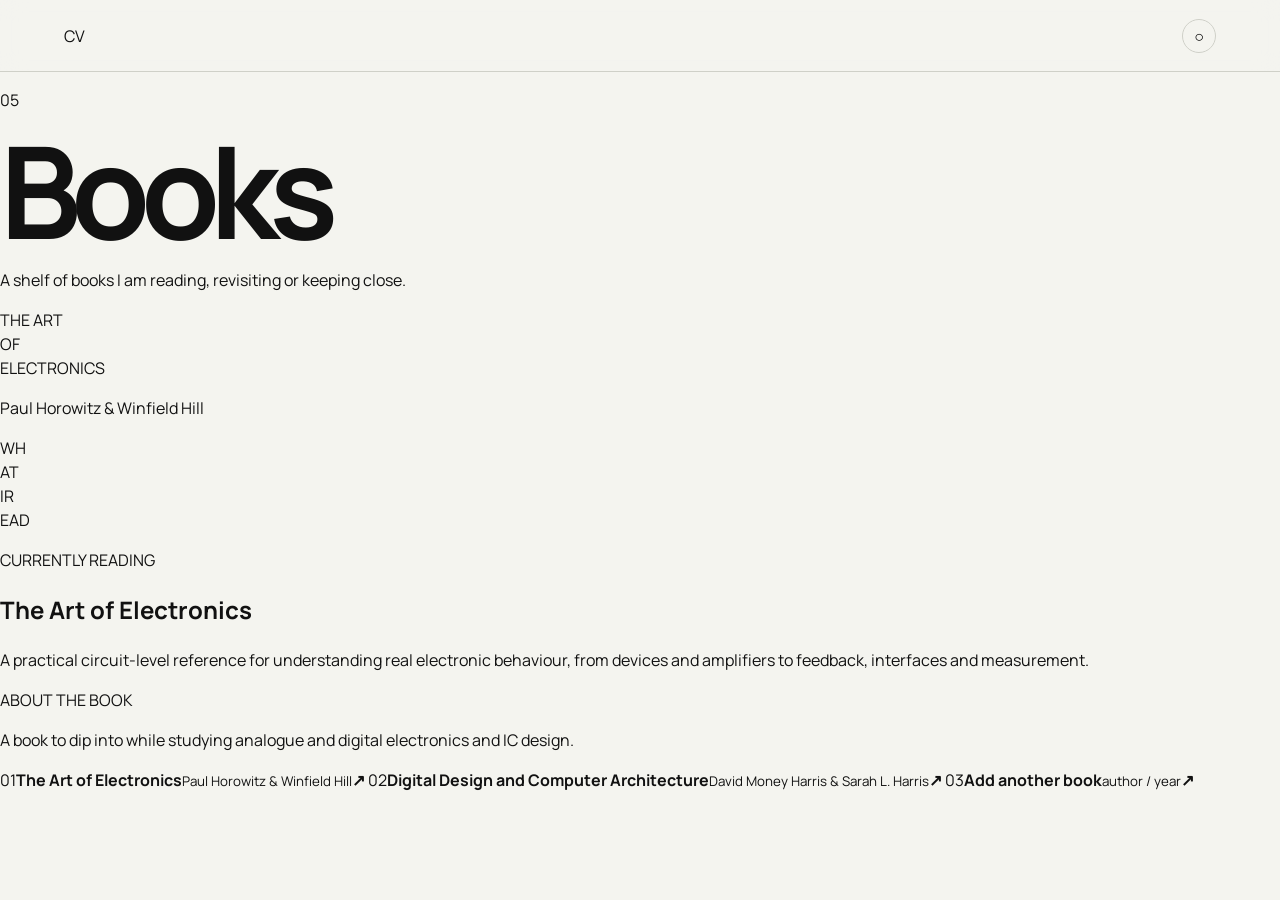
==== books.html @ 1e46ffe6 "Rebuild books page to match book spread concept" ====
<!DOCTYPE html>
<html lang="en"><head><meta charset="UTF-8"><meta name="viewport" content="width=device-width,initial-scale=1.0"><title>Chris Velja — Books</title><link rel="stylesheet" href="styles.css"></head>
<body data-page="books"><header class="topbar"><a class="wordmark" href="index.html">CV</a><button class="theme-toggle" data-theme-toggle aria-label="Toggle dark/light mode"><span data-theme-icon>○</span></button></header>
<main class="books-page">
<section class="page-title"><p class="mini">05</p><h1>Books</h1><p>A shelf of books I am reading, revisiting or keeping close.</p></section>
<section class="book-spread">
  <div class="book-left"><div class="fake-cover"><span>THE ART<br>OF<br>ELECTRONICS</span></div><p>Paul Horowitz &amp; Winfield Hill</p></div>
  <div class="book-middle">WH<br>AT<br>IR<br>EAD</div>
  <div class="book-right"><p class="mini">CURRENTLY READING</p><h2>The Art of Electronics</h2><p>A practical circuit-level reference for understanding real electronic behaviour, from devices and amplifiers to feedback, interfaces and measurement.</p><div class="author-note"><p class="mini">ABOUT THE BOOK</p><p>A book to dip into while studying analogue and digital electronics and IC design.</p></div></div>
</section>
<section class="book-list">
<a href="#"><span>01</span><strong>The Art of Electronics</strong><small>Paul Horowitz &amp; Winfield Hill</small><b>↗</b></a>
<a href="#"><span>02</span><strong>Digital Design and Computer Architecture</strong><small>David Money Harris &amp; Sarah L. Harris</small><b>↗</b></a>
<a href="#"><span>03</span><strong>Add another book</strong><small>author / year</small><b>↗</b></a>
</section>
</main><div data-nav-placeholder></div><script src="data/content.js"></script><script src="js/site.js"></script></body></html>
---- styles.css ----
@import url('https://fonts.googleapis.com/css2?family=DM+Mono:wght@400;500&family=Manrope:wght@400;500;600;700&family=Playfair+Display:ital,wght@0,600;1,600&display=swap');
:root{--bg:#f4f4ef;--ink:#111;--muted:#72736e;--line:#cfd0c8;--panel:#e9e9e2;--dark:#151614}
*{box-sizing:border-box}html{scroll-behavior:smooth}body{margin:0;background:var(--bg);color:var(--ink);font-family:Manrope,Arial,sans-serif;line-height:1.5}a{color:inherit;text-decoration:none}button{font:inherit}.topbar{height:72px;border-bottom:1px solid var(--line);display:flex;align-items:center;justify-content:space-between;padding:0 5vw;position:sticky;top:0;background:color-mix(in srgb,var(--bg) 92%,transparent);backdrop-filter:blur(12px);z-index:10}.mark{font-family:"DM Mono";font-weight:500;letter-spacing:-.08em;font-size:22px}.topbar nav{display:flex;gap:28px;font:12px "DM Mono";text-transform:uppercase;letter-spacing:.08em}.topbar nav a:hover{text-decoration:underline}.topbar button{border:1px solid var(--line);background:none;border-radius:50%;width:34px;height:34px;cursor:pointer}.hero{min-height:calc(100vh - 72px);display:grid;grid-template-columns:minmax(280px,44%) 1fr;gap:7vw;align-items:center;padding:7vw 9vw;border-bottom:1px solid var(--line)}.portrait{aspect-ratio:4/5;background:#d8d8d1;display:grid;place-items:center;max-height:720px;overflow:hidden}.portrait-inner{width:88%;height:92%;border:1px solid #999b94;display:grid;place-items:center;text-align:center;font:12px "DM Mono";letter-spacing:.15em;color:#73756f}.hero-copy{max-width:680px}.kicker,.number,.section-note,.type{font:11px "DM Mono";text-transform:uppercase;letter-spacing:.12em;color:var(--muted)}h1{font-size:clamp(70px,10vw,150px);line-height:.83;letter-spacing:-.075em;margin:25px 0}h1 em{font-family:"Playfair Display";font-weight:600}.role{font-size:20px;font-weight:600;margin:0 0 12px}.lead{font-size:19px;max-width:620px;color:#44463f}.hero-meta{display:flex;gap:24px;margin-top:60px;padding-top:15px;border-top:1px solid var(--line);font:10px "DM Mono";text-transform:uppercase;color:var(--muted)}.intro,.section{padding:110px 9vw;border-bottom:1px solid var(--line)}.intro{display:grid;grid-template-columns:180px 1fr;gap:5vw}.intro-text{font-size:clamp(28px,4vw,54px);line-height:1.06;letter-spacing:-.045em;max-width:1050px;margin:0}.tag-row{grid-column:2;display:flex;flex-wrap:wrap;gap:8px}.tag-row span{font:10px "DM Mono";border:1px solid var(--line);padding:7px 10px}.section-head{display:flex;justify-content:space-between;align-items:flex-end;margin-bottom:50px}.section-head>div{display:flex;align-items:flex-end;gap:24px}.number{font-size:12px}.section h2,.contact h2{font-size:clamp(48px,6vw,86px);line-height:.9;letter-spacing:-.06em;margin:0}.project-grid{display:grid;grid-template-columns:1fr 1fr;gap:1px;background:var(--line);border:1px solid var(--line)}.project{background:var(--bg);padding:42px;min-height:300px;display:grid;grid-template-columns:48px 1fr 30px;gap:22px}.project.wide{grid-column:1/-1;min-height:240px}.project-no{font:12px "DM Mono";color:var(--muted)}.project h3,.interest-grid h3,.books h3{font-size:25px;line-height:1.05;letter-spacing:-.035em;margin:8px 0 15px}.project p:not(.kicker),.interest-grid p,.books p{color:var(--muted);font-size:14px;max-width:600px}.project-arrow{font-size:25px}.interest-grid{display:grid;grid-template-columns:repeat(3,1fr);border-top:1px solid var(--line)}.interest-grid article{padding:38px 30px 38px 0;border-right:1px solid var(--line);margin-right:30px}.interest-grid article:last-child{border:0}.type{font-size:10px}.music-section{padding:110px 9vw;background:#151614;color:#f3f3ed}.music-section .section-note,.music-section .number{color:#999c95}.vinyl-stage{height:420px;position:relative;display:flex;justify-content:center;align-items:center}.vinyl{position:absolute;width:260px;aspect-ratio:1;border-radius:50%;background:radial-gradient(circle at center,#111 0 7%,#b9b9b1 7.5% 9%,#111 9.5% 10%,#20221f 10.5% 63%,#111 63.5% 100%);box-shadow:0 25px 50px #0008;display:grid;place-items:center;text-align:center;font:11px "DM Mono";color:#ddd;transition:transform .4s}.v1{transform:translateX(-210px) rotate(-12deg)}.v2{transform:translateY(-20px) rotate(4deg);z-index:2}.v3{transform:translateX(210px) rotate(13deg)}.vinyl:hover{transform:translateY(-20px) scale(1.03)}.center-note{max-width:650px;margin:auto;text-align:center;color:#aeb0aa}.books{display:grid;grid-template-columns:repeat(3,1fr);gap:50px}.books article{display:flex;flex-direction:column;gap:20px}.book-cover{aspect-ratio:2/3;background:#1b1c19;color:#efefe8;display:grid;place-items:center;text-align:center;padding:20px;font:12px "DM Mono";letter-spacing:.1em;box-shadow:12px 16px 0 #d4d5cd}.empty-book .book-cover{background:transparent;color:var(--muted);border:1px dashed var(--line);box-shadow:none;font-size:30px}.contact{padding:110px 9vw;display:grid;grid-template-columns:1fr 1fr;gap:30px 10vw}.contact>div:first-child{grid-column:1/-1;display:flex;align-items:flex-end;gap:24px}.contact p{font-size:22px;max-width:520px}.contact-links{display:flex;flex-direction:column;align-items:flex-start;gap:12px;font:16px "DM Mono";text-decoration:underline}.contact-links a:hover{opacity:.55}footer{padding:24px 5vw;border-top:1px solid var(--line);display:flex;justify-content:space-between;font:9px "DM Mono";color:var(--muted);letter-spacing:.1em}
:root.dark{--bg:#11120f;--ink:#f1f1ea;--muted:#9da098;--line:#34362f;--panel:#1d1f1b}.dark .portrait{background:#242620}.dark .portrait-inner{border-color:#5b5e55}.dark .project,.dark .book-cover{background:#181a17}.dark .empty-book .book-cover{background:transparent}.dark .music-section{background:#080908}
@media(max-width:800px){.topbar nav{display:none}.hero{grid-template-columns:1fr;gap:40px;padding:45px 7vw}.portrait{max-width:420px}.intro,.contact{grid-template-columns:1fr;padding:80px 7vw}.intro-text,.tag-row{grid-column:auto}.section{padding:80px 7vw}.project-grid,.interest-grid,.books{grid-template-columns:1fr}.project.wide{grid-column:auto}.interest-grid article{border-right:0;border-bottom:1px solid var(--line);margin:0}.contact>div:first-child{grid-column:auto}.v1{transform:translateX(-75px) scale(.7)}.v2{transform:scale(.8)}.v3{transform:translateX(75px) scale(.7)}.music-section{padding:80px 7vw}}
@media(prefers-reduced-motion:reduce){html{scroll-behavior:auto}}
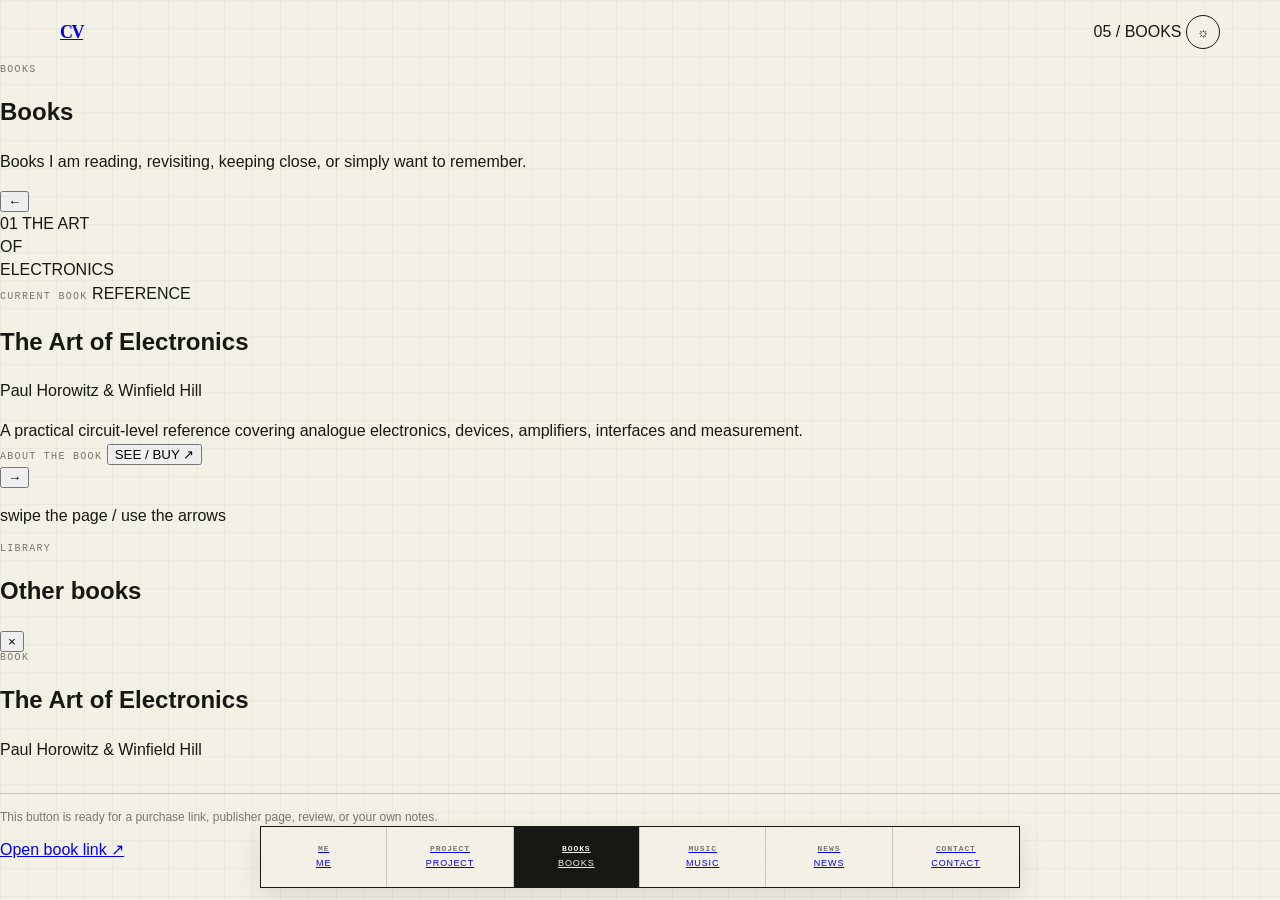
==== commit 56583df8: "Implement interactive books page from sketch" ====
--- a/books.html
+++ b/books.html
@@ -1,16 +1,93 @@
 <!DOCTYPE html>
-<html lang="en"><head><meta charset="UTF-8"><meta name="viewport" content="width=device-width,initial-scale=1.0"><title>Chris Velja — Books</title><link rel="stylesheet" href="styles.css"></head>
-<body data-page="books"><header class="topbar"><a class="wordmark" href="index.html">CV</a><button class="theme-toggle" data-theme-toggle aria-label="Toggle dark/light mode"><span data-theme-icon>○</span></button></header>
-<main class="books-page">
-<section class="page-title"><p class="mini">05</p><h1>Books</h1><p>A shelf of books I am reading, revisiting or keeping close.</p></section>
-<section class="book-spread">
-  <div class="book-left"><div class="fake-cover"><span>THE ART<br>OF<br>ELECTRONICS</span></div><p>Paul Horowitz &amp; Winfield Hill</p></div>
-  <div class="book-middle">WH<br>AT<br>IR<br>EAD</div>
-  <div class="book-right"><p class="mini">CURRENTLY READING</p><h2>The Art of Electronics</h2><p>A practical circuit-level reference for understanding real electronic behaviour, from devices and amplifiers to feedback, interfaces and measurement.</p><div class="author-note"><p class="mini">ABOUT THE BOOK</p><p>A book to dip into while studying analogue and digital electronics and IC design.</p></div></div>
-</section>
-<section class="book-list">
-<a href="#"><span>01</span><strong>The Art of Electronics</strong><small>Paul Horowitz &amp; Winfield Hill</small><b>↗</b></a>
-<a href="#"><span>02</span><strong>Digital Design and Computer Architecture</strong><small>David Money Harris &amp; Sarah L. Harris</small><b>↗</b></a>
-<a href="#"><span>03</span><strong>Add another book</strong><small>author / year</small><b>↗</b></a>
-</section>
-</main><div data-nav-placeholder></div><script src="data/content.js"></script><script src="js/site.js"></script></body></html>+<html lang="en">
+<head>
+<meta charset="UTF-8">
+<meta name="viewport" content="width=device-width, initial-scale=1.0">
+<meta name="description" content="Chris Velja — Books.">
+<title>Chris Velja — Books</title>
+<link rel="stylesheet" href="styles.css">
+</head>
+<body data-page="books" class="books-page-shell">
+<header class="topbar">
+  <a class="wordmark" href="index.html">CV</a>
+  <div class="top-actions">
+    <span class="page-index">05 / BOOKS</span>
+    <button class="theme-toggle" data-theme-toggle aria-label="Toggle dark/light mode">
+      <span data-theme-icon>☼</span>
+    </button>
+  </div>
+</header>
+
+<main class="books-main">
+  <section class="books-intro">
+    <div>
+      <p class="mini">BOOKS</p>
+      <h1>Books</h1>
+    </div>
+    <p>Books I am reading, revisiting, keeping close, or simply want to remember.</p>
+  </section>
+
+  <section class="book-feature" aria-label="Featured book">
+    <button class="book-arrow book-arrow-left" data-book-prev aria-label="Previous book">←</button>
+
+    <div class="open-book" data-book-spread tabindex="0" aria-label="Book viewer. Swipe or use the arrows to change books.">
+      <div class="book-page-left">
+        <div class="book-cover" data-current-book-cover>
+          <span class="cover-number">01</span>
+          <span class="cover-title">THE ART<br>OF<br>ELECTRONICS</span>
+        </div>
+        <span class="book-shadow"></span>
+      </div>
+
+      <div class="book-spine" aria-hidden="true"></div>
+
+      <div class="book-page-right">
+        <div class="book-page-topline">
+          <span class="mini">CURRENT BOOK</span>
+          <span data-current-book-year>REFERENCE</span>
+        </div>
+        <h2 data-current-book-title>The Art of Electronics</h2>
+        <p class="book-author" data-current-book-author>Paul Horowitz &amp; Winfield Hill</p>
+        <div class="book-description" data-current-book-description>
+          A practical circuit-level reference covering analogue electronics, devices, amplifiers, interfaces and measurement.
+        </div>
+        <div class="book-bottom">
+          <span class="mini">ABOUT THE BOOK</span>
+          <button data-book-open>SEE / BUY ↗</button>
+        </div>
+      </div>
+    </div>
+
+    <button class="book-arrow book-arrow-right" data-book-next aria-label="Next book">→</button>
+    <p class="book-swipe-hint">swipe the page / use the arrows</p>
+  </section>
+
+  <section class="book-archive">
+    <div class="section-heading">
+      <div>
+        <p class="mini">LIBRARY</p>
+        <h2>Other books</h2>
+      </div>
+      <span class="archive-count" data-book-count></span>
+    </div>
+    <div class="book-shelf" data-book-archive></div>
+  </section>
+</main>
+
+<div class="book-modal" data-book-modal aria-hidden="true">
+  <div class="book-modal-backdrop" data-book-close></div>
+  <section class="book-modal-card" role="dialog" aria-modal="true" aria-labelledby="book-modal-title">
+    <button class="service-close" data-book-close aria-label="Close">×</button>
+    <p class="mini">BOOK</p>
+    <h2 id="book-modal-title">The Art of Electronics</h2>
+    <p id="book-modal-author">Paul Horowitz &amp; Winfield Hill</p>
+    <p class="modal-note">This button is ready for a purchase link, publisher page, review, or your own notes.</p>
+    <a class="book-modal-link" href="#" target="_blank" rel="noreferrer" data-book-link>Open book link ↗</a>
+  </section>
+</div>
+
+<div data-nav-placeholder></div>
+<script src="data/content.js"></script>
+<script src="js/site.js"></script>
+</body>
+</html>
--- a/styles.css
+++ b/styles.css
@@ -1,6 +1 @@
-@import url('https://fonts.googleapis.com/css2?family=DM+Mono:wght@400;500&family=Manrope:wght@400;500;600;700&family=Playfair+Display:ital,wght@0,600;1,600&display=swap');
-:root{--bg:#f4f4ef;--ink:#111;--muted:#72736e;--line:#cfd0c8;--panel:#e9e9e2;--dark:#151614}
-*{box-sizing:border-box}html{scroll-behavior:smooth}body{margin:0;background:var(--bg);color:var(--ink);font-family:Manrope,Arial,sans-serif;line-height:1.5}a{color:inherit;text-decoration:none}button{font:inherit}.topbar{height:72px;border-bottom:1px solid var(--line);display:flex;align-items:center;justify-content:space-between;padding:0 5vw;position:sticky;top:0;background:color-mix(in srgb,var(--bg) 92%,transparent);backdrop-filter:blur(12px);z-index:10}.mark{font-family:"DM Mono";font-weight:500;letter-spacing:-.08em;font-size:22px}.topbar nav{display:flex;gap:28px;font:12px "DM Mono";text-transform:uppercase;letter-spacing:.08em}.topbar nav a:hover{text-decoration:underline}.topbar button{border:1px solid var(--line);background:none;border-radius:50%;width:34px;height:34px;cursor:pointer}.hero{min-height:calc(100vh - 72px);display:grid;grid-template-columns:minmax(280px,44%) 1fr;gap:7vw;align-items:center;padding:7vw 9vw;border-bottom:1px solid var(--line)}.portrait{aspect-ratio:4/5;background:#d8d8d1;display:grid;place-items:center;max-height:720px;overflow:hidden}.portrait-inner{width:88%;height:92%;border:1px solid #999b94;display:grid;place-items:center;text-align:center;font:12px "DM Mono";letter-spacing:.15em;color:#73756f}.hero-copy{max-width:680px}.kicker,.number,.section-note,.type{font:11px "DM Mono";text-transform:uppercase;letter-spacing:.12em;color:var(--muted)}h1{font-size:clamp(70px,10vw,150px);line-height:.83;letter-spacing:-.075em;margin:25px 0}h1 em{font-family:"Playfair Display";font-weight:600}.role{font-size:20px;font-weight:600;margin:0 0 12px}.lead{font-size:19px;max-width:620px;color:#44463f}.hero-meta{display:flex;gap:24px;margin-top:60px;padding-top:15px;border-top:1px solid var(--line);font:10px "DM Mono";text-transform:uppercase;color:var(--muted)}.intro,.section{padding:110px 9vw;border-bottom:1px solid var(--line)}.intro{display:grid;grid-template-columns:180px 1fr;gap:5vw}.intro-text{font-size:clamp(28px,4vw,54px);line-height:1.06;letter-spacing:-.045em;max-width:1050px;margin:0}.tag-row{grid-column:2;display:flex;flex-wrap:wrap;gap:8px}.tag-row span{font:10px "DM Mono";border:1px solid var(--line);padding:7px 10px}.section-head{display:flex;justify-content:space-between;align-items:flex-end;margin-bottom:50px}.section-head>div{display:flex;align-items:flex-end;gap:24px}.number{font-size:12px}.section h2,.contact h2{font-size:clamp(48px,6vw,86px);line-height:.9;letter-spacing:-.06em;margin:0}.project-grid{display:grid;grid-template-columns:1fr 1fr;gap:1px;background:var(--line);border:1px solid var(--line)}.project{background:var(--bg);padding:42px;min-height:300px;display:grid;grid-template-columns:48px 1fr 30px;gap:22px}.project.wide{grid-column:1/-1;min-height:240px}.project-no{font:12px "DM Mono";color:var(--muted)}.project h3,.interest-grid h3,.books h3{font-size:25px;line-height:1.05;letter-spacing:-.035em;margin:8px 0 15px}.project p:not(.kicker),.interest-grid p,.books p{color:var(--muted);font-size:14px;max-width:600px}.project-arrow{font-size:25px}.interest-grid{display:grid;grid-template-columns:repeat(3,1fr);border-top:1px solid var(--line)}.interest-grid article{padding:38px 30px 38px 0;border-right:1px solid var(--line);margin-right:30px}.interest-grid article:last-child{border:0}.type{font-size:10px}.music-section{padding:110px 9vw;background:#151614;color:#f3f3ed}.music-section .section-note,.music-section .number{color:#999c95}.vinyl-stage{height:420px;position:relative;display:flex;justify-content:center;align-items:center}.vinyl{position:absolute;width:260px;aspect-ratio:1;border-radius:50%;background:radial-gradient(circle at center,#111 0 7%,#b9b9b1 7.5% 9%,#111 9.5% 10%,#20221f 10.5% 63%,#111 63.5% 100%);box-shadow:0 25px 50px #0008;display:grid;place-items:center;text-align:center;font:11px "DM Mono";color:#ddd;transition:transform .4s}.v1{transform:translateX(-210px) rotate(-12deg)}.v2{transform:translateY(-20px) rotate(4deg);z-index:2}.v3{transform:translateX(210px) rotate(13deg)}.vinyl:hover{transform:translateY(-20px) scale(1.03)}.center-note{max-width:650px;margin:auto;text-align:center;color:#aeb0aa}.books{display:grid;grid-template-columns:repeat(3,1fr);gap:50px}.books article{display:flex;flex-direction:column;gap:20px}.book-cover{aspect-ratio:2/3;background:#1b1c19;color:#efefe8;display:grid;place-items:center;text-align:center;padding:20px;font:12px "DM Mono";letter-spacing:.1em;box-shadow:12px 16px 0 #d4d5cd}.empty-book .book-cover{background:transparent;color:var(--muted);border:1px dashed var(--line);box-shadow:none;font-size:30px}.contact{padding:110px 9vw;display:grid;grid-template-columns:1fr 1fr;gap:30px 10vw}.contact>div:first-child{grid-column:1/-1;display:flex;align-items:flex-end;gap:24px}.contact p{font-size:22px;max-width:520px}.contact-links{display:flex;flex-direction:column;align-items:flex-start;gap:12px;font:16px "DM Mono";text-decoration:underline}.contact-links a:hover{opacity:.55}footer{padding:24px 5vw;border-top:1px solid var(--line);display:flex;justify-content:space-between;font:9px "DM Mono";color:var(--muted);letter-spacing:.1em}
-:root.dark{--bg:#11120f;--ink:#f1f1ea;--muted:#9da098;--line:#34362f;--panel:#1d1f1b}.dark .portrait{background:#242620}.dark .portrait-inner{border-color:#5b5e55}.dark .project,.dark .book-cover{background:#181a17}.dark .empty-book .book-cover{background:transparent}.dark .music-section{background:#080908}
-@media(max-width:800px){.topbar nav{display:none}.hero{grid-template-columns:1fr;gap:40px;padding:45px 7vw}.portrait{max-width:420px}.intro,.contact{grid-template-columns:1fr;padding:80px 7vw}.intro-text,.tag-row{grid-column:auto}.section{padding:80px 7vw}.project-grid,.interest-grid,.books{grid-template-columns:1fr}.project.wide{grid-column:auto}.interest-grid article{border-right:0;border-bottom:1px solid var(--line);margin:0}.contact>div:first-child{grid-column:auto}.v1{transform:translateX(-75px) scale(.7)}.v2{transform:scale(.8)}.v3{transform:translateX(75px) scale(.7)}.music-section{padding:80px 7vw}}
-@media(prefers-reduced-motion:reduce){html{scroll-behavior:auto}}
+:root{--paper:#f3f0e5;--paper2:#ebe7d8;--ink:#171713;--muted:#77776e;--line:#c9c6b8;--card:#f8f6ee;--red:#c33b32;--blue:#7076c9;--green:#9ad74a}*{box-sizing:border-box}html{scroll-behavior:smooth}body{margin:0;background:var(--paper);color:var(--ink);font-family:Arial,Helvetica,sans-serif;line-height:1.45}body:before{content:"";position:fixed;inset:0;pointer-events:none;opacity:.34;background-image:linear-gradient(to right,rgba(65,70,55,.12) 1px,transparent 1px),linear-gradient(to bottom,rgba(65,70,55,.12) 1px,transparent 1px);background-size:28px 28px}.topbar{height:64px;display:flex;align-items:center;justify-content:space-between;width:min(1160px,calc(100% - 34px));margin:auto;position:relative;z-index:4}.wordmark{font:700 18px Georgia,serif;letter-spacing:-.08em}.theme-toggle{width:34px;height:34px;border:1px solid var(--ink);background:var(--paper);border-radius:50%;cursor:pointer}.home{padding:24px 0 130px}.home-card{width:min(820px,calc(100% - 32px));margin:auto;background:rgba(248,246,238,.9);border:1px solid var(--ink);box-shadow:12px 14px 0 rgba(0,0,0,.07);padding:30px}.home-hero{display:grid;grid-template-columns:34% 1fr;gap:28px;padding:12px 0 32px;border-bottom:1px solid var(--ink)}.photo-frame{aspect-ratio:3/4;border:1px solid var(--ink);background:var(--paper2);padding:9px}.photo-placeholder{height:100%;border:1px dashed var(--muted);display:grid;place-content:center;text-align:center;font:700 13px Georgia,serif;letter-spacing:.12em}.photo-placeholder small{display:block;font:10px Arial,sans-serif;letter-spacing:0;color:var(--muted);margin-top:7px}.mini{margin:0;color:var(--muted);font:10px "Courier New",monospace;letter-spacing:.13em;text-transform:uppercase}.home-identity h1{font:700 clamp(48px,8vw,86px)/.83 Georgia,serif;letter-spacing:-.07em;margin:18px 0 22px}.home-identity h1 span{font-style:italic}.degree{font:24px Georgia,serif;margin:0 0 12px}.pursuit{font-size:14px;max-width:460px;margin:0;color:#44443e}.home-block{padding:27px 0;border-bottom:1px solid var(--ink)}.block-title{display:flex;justify-content:space-between;align-items:end;margin-bottom:14px}.block-title h2{font:700 29px/1 Georgia,serif;letter-spacing:-.04em;margin:0}.block-title a{font:11px "Courier New",monospace}.home-project,.interest-preview a{display:grid;grid-template-columns:42px 1fr 24px;gap:15px;align-items:start;padding:15px 0;border-top:1px solid var(--line)}.home-project b,.interest-preview b{display:block;color:var(--muted);font:9px "Courier New",monospace;text-transform:uppercase;letter-spacing:.08em}.home-project strong,.interest-preview strong{display:block;font:18px Georgia,serif;margin-top:4px}.project-no,.dot,.row-no{font:11px "Courier New",monospace;color:var(--red)}.arrow{font-size:18px}.bottom-nav{position:fixed;z-index:20;left:50%;bottom:12px;transform:translateX(-50%);width:min(760px,calc(100% - 18px));display:grid;grid-template-columns:repeat(6,1fr);background:rgba(243,240,229,.96);border:1px solid var(--ink);box-shadow:0 8px 26px rgba(0,0,0,.1)}.nav-item{display:flex;flex-direction:column;align-items:center;justify-content:center;gap:4px;min-height:60px;border-right:1px solid var(--line);font-size:9px;text-transform:uppercase;letter-spacing:.1em}.nav-item:last-child{border-right:0}.nav-icon{font:700 8px "Courier New",monospace;color:var(--muted)}.nav-item.active{background:var(--ink);color:var(--paper)}.nav-item.active .nav-icon{color:var(--paper)}.inner-page{width:min(1000px,calc(100% - 32px));margin:auto;padding-bottom:130px}.page-title{padding:64px 0 28px;border-bottom:1px solid var(--ink)}.page-title h1{font:700 clamp(52px,9vw,94px)/.9 Georgia,serif;letter-spacing:-.07em;margin:9px 0 13px}.page-title>p:last-child{margin:0;color:var(--muted);font-size:16px}.project-sheet{border-bottom:1px solid var(--ink)}.sheet-row{display:grid;grid-template-columns:46px 1fr 110px;gap:20px;padding:34px 0;border-bottom:1px solid var(--line)}.sheet-row:last-child{border-bottom:0}.sheet-row h2{font:700 clamp(28px,5vw,48px)/1 Georgia,serif;letter-spacing:-.05em;margin:9px 0 10px}.sheet-row p:not(.mini){margin:0;color:var(--muted);max-width:700px}.sheet-row button{align-self:end;border:0;border-bottom:1px solid var(--ink);background:none;padding:0 0 3px;font:11px "Courier New",monospace;cursor:pointer}.interest-list{border-bottom:1px solid var(--ink)}.interest-row{display:grid;grid-template-columns:44px 1fr 24px;gap:18px;padding:28px 0;border-bottom:1px solid var(--line)}.interest-row:last-child{border-bottom:0}.interest-row h2{font:700 31px/1.03 Georgia,serif;letter-spacing:-.04em;margin:7px 0 9px}.interest-row p:not(.mini){margin:0;color:var(--muted);max-width:700px}.overlay{position:fixed;inset:0;display:none;z-index:40}.overlay.open{display:block}.overlay-backdrop{position:absolute;inset:0;background:rgba(15,15,10,.46)}.project-modal{position:relative;width:min(700px,calc(100% - 28px));margin:12vh auto 0;background:var(--paper);border:1px solid var(--ink);padding:42px;box-shadow:12px 14px 0 rgba(0,0,0,.12)}.project-modal .close{position:absolute;right:15px;top:12px;width:34px;height:34px;border:1px solid var(--ink);border-radius:50%;background:none;font-size:22px}.project-modal h2{font:700 50px/1 Georgia,serif;letter-spacing:-.05em;margin:12px 0 18px}.modal-note{margin-top:32px;padding-top:15px;border-top:1px solid var(--line);color:var(--muted);font-size:12px}.records-poster{width:min(1020px,calc(100% - 32px));margin:25px auto 70px;position:relative;min-height:630px;overflow:hidden;background:#20221f;color:#f6f2e6;border:1px solid var(--ink);box-shadow:15px 15px 0 rgba(0,0,0,.08)}.poster-grid{position:absolute;inset:0;display:grid;grid-template-columns:1fr 1.25fr 1fr}.poster-side,.poster-center{display:flex;justify-content:center;align-items:flex-start;padding-top:34px;font:700 60px/1 Georgia,serif;text-align:center}.poster-side{font-size:18px;letter-spacing:.08em}.poster-side small{display:block;font:10px "Courier New",monospace;margin-top:8px}.warm{background:linear-gradient(180deg,#d47b68,#37211d 86%)}.poster-center{background:linear-gradient(180deg,#ea432b 0,#bf3c2f 55%,#56221e);font-size:112px;letter-spacing:-.09em}.violet{background:linear-gradient(180deg,#6d6ccf,#161a26 86%)}.hero-record{position:absolute;left:50%;top:54%;transform:translate(-50%,-50%);width:350px;height:350px;border-radius:50%;background:#080808;box-shadow:0 30px 45px rgba(0,0,0,.45);display:grid;place-items:center}.record-disc{width:100%;height:100%;border-radius:50%;background:repeating-radial-gradient(circle,#111 0 2px,#1a1a1a 2px 3px)}.record-label{position:absolute;width:94px;height:94px;border-radius:50%;display:grid;place-items:center;text-align:center;background:#ee6944;font:700 10px "Courier New",monospace;color:#15140f}.poster-copy{position:absolute;left:6%;bottom:7%;z-index:3}.poster-copy h1{font:700 98px/.85 Georgia,serif;letter-spacing:-.08em;margin:4px 0}.poster-copy p:last-child{margin:0;font:11px "Courier New",monospace}.music-card{position:relative;width:min(860px,calc(100% - 32px));margin:0 auto 130px;border:1px solid var(--ink);background:var(--card);display:grid;grid-template-columns:37% 1fr;min-height:270px;padding:30px;gap:28px}.music-record-small{width:210px;height:210px;border-radius:50%;position:relative;background:#080808;align-self:center;justify-self:center;display:grid;place-items:center}.music-record-small .record-label{width:55px;height:55px;font-size:7px}.music-info h2{font:700 47px/1 Georgia,serif;letter-spacing:-.05em;margin:7px 0}.artist{font-size:19px;margin:0 0 15px}.music-info>p:not(.mini):not(.artist){color:var(--muted);font-size:13px;max-width:470px}.playline{display:flex;align-items:center;gap:10px;margin-top:30px}.play{border:1px solid var(--ink);background:none;width:36px;height:36px;border-radius:50%}.playline>span{font:10px "Courier New",monospace}.wave{display:flex;align-items:center;gap:2px;flex:1;height:34px}.wave i{display:block;width:2px;height:var(--h);background:var(--ink);opacity:.55}.music-arrow{position:absolute;top:50%;transform:translateY(-50%);border:1px solid var(--ink);background:var(--card);border-radius:50%;width:38px;height:38px}.music-arrow.left{left:-19px}.music-arrow.right{right:-19px}.books-page{width:min(1100px,calc(100% - 32px));margin:auto;padding-bottom:130px}.book-spread{display:grid;grid-template-columns:39% 54px 1fr;min-height:590px;border:1px solid var(--ink);background:rgba(248,246,238,.9);box-shadow:12px 14px 0 rgba(0,0,0,.07);margin-top:25px}.book-left{padding:45px;display:flex;flex-direction:column;justify-content:center;border-right:1px solid var(--line)}.fake-cover{width:min(85%,320px);aspect-ratio:3/4.4;margin:auto;background:linear-gradient(150deg,#343b46,#7e8f68);box-shadow:0 16px 28px rgba(0,0,0,.18);display:flex;align-items:flex-end;padding:25px;color:#fff;font:700 30px/.88 Georgia,serif}.book-left>p{margin:17px auto 0;font-size:11px;color:var(--muted)}.book-middle{display:grid;place-content:center;text-align:center;border-right:1px solid var(--line);font:700 11px/1.18 "Courier New",monospace;letter-spacing:.22em}.book-right{padding:55px;display:flex;flex-direction:column;justify-content:center}.book-right h2{font:700 clamp(42px,7vw,74px)/.95 Georgia,serif;letter-spacing:-.06em;margin:8px 0 22px}.book-right>p:not(.mini){color:var(--muted);max-width:500px}.author-note{border-top:1px solid var(--line);margin-top:36px;padding-top:18px}.book-list{border-bottom:1px solid var(--ink)}.book-list a{display:grid;grid-template-columns:35px 1fr 180px 25px;gap:15px;padding:19px 0;border-bottom:1px solid var(--line);align-items:center}.book-list a:last-child{border-bottom:0}.book-list strong{font:20px Georgia,serif}.book-list small{color:var(--muted)}.contact-page{min-height:calc(100vh - 64px)}.contact-links{border-bottom:1px solid var(--ink);padding-bottom:25px}.contact-links a{display:flex;justify-content:space-between;align-items:center;padding:24px 0;border-bottom:1px solid var(--line);font:32px Georgia,serif}.contact-links a:last-child{border-bottom:0}.contact-links span{font-size:18px;color:var(--muted)}:root[data-theme="dark"]{--paper:#20211e;--paper2:#292a25;--ink:#f1f0e6;--muted:#aaa99f;--line:#55564e;--card:#252621}.dark{}@media(max-width:760px){.topbar{width:calc(100% - 22px)}.home-card{padding:18px}.home-hero{grid-template-columns:1fr;gap:22px}.photo-frame{width:72%}.home-identity h1{font-size:72px}.degree{font-size:20px}.bottom-nav{width:calc(100% - 10px)}.nav-item{min-height:54px;font-size:7px}.inner-page,.books-page{width:calc(100% - 22px)}.page-title{padding-top:42px}.sheet-row{grid-template-columns:36px 1fr;gap:14px}.sheet-row button{grid-column:2;justify-self:start}.project-modal{padding:30px}.project-modal h2{font-size:38px}.records-poster{min-height:510px;margin-top:12px}.poster-center{font-size:65px}.poster-side{font-size:13px}.hero-record{width:240px;height:240px}.poster-copy h1{font-size:72px}.music-card{grid-template-columns:1fr;padding:22px}.music-record-small{width:180px;height:180px}.book-spread{grid-template-columns:1fr;min-height:0}.book-left{border-right:0;border-bottom:1px solid var(--line)}.book-middle{min-height:70px;border-right:0;border-bottom:1px solid var(--line);display:block;padding:22px}.book-right{padding:32px}.book-list a{grid-template-columns:28px 1fr 25px}.book-list small{grid-column:2}.book-list b{grid-row:1;grid-column:3}}
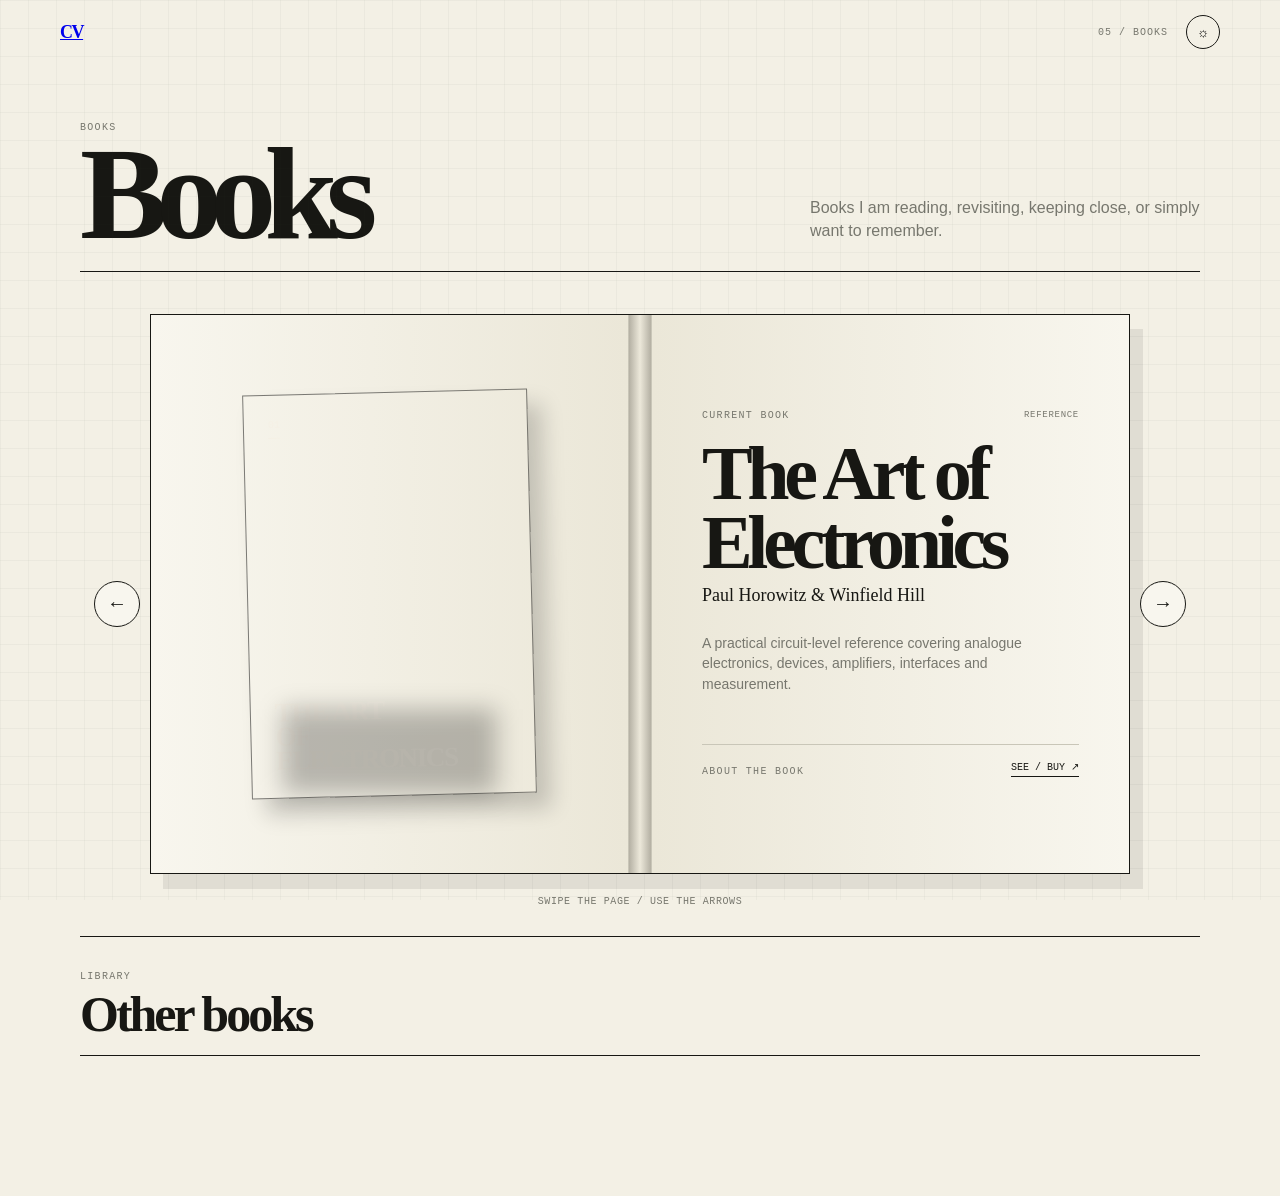
==== commit 0f02fafd: "Force GitHub Pages to load latest site assets" ====
--- a/books.html
+++ b/books.html
@@ -5,7 +5,7 @@
 <meta name="viewport" content="width=device-width, initial-scale=1.0">
 <meta name="description" content="Chris Velja — Books.">
 <title>Chris Velja — Books</title>
-<link rel="stylesheet" href="styles.css">
+<link rel="stylesheet" href="styles.css?v=20260920b">
 </head>
 <body data-page="books" class="books-page-shell">
 <header class="topbar">
@@ -87,7 +87,7 @@
 </div>
 
 <div data-nav-placeholder></div>
-<script src="data/content.js"></script>
-<script src="js/site.js"></script>
+<script src="data/content.js?v=20260920b"></script>
+<script src="js/site.js?v=20260920b"></script>
 </body>
 </html>
--- a/styles.css
+++ b/styles.css
@@ -1 +1,188 @@
 :root{--paper:#f3f0e5;--paper2:#ebe7d8;--ink:#171713;--muted:#77776e;--line:#c9c6b8;--card:#f8f6ee;--red:#c33b32;--blue:#7076c9;--green:#9ad74a}*{box-sizing:border-box}html{scroll-behavior:smooth}body{margin:0;background:var(--paper);color:var(--ink);font-family:Arial,Helvetica,sans-serif;line-height:1.45}body:before{content:"";position:fixed;inset:0;pointer-events:none;opacity:.34;background-image:linear-gradient(to right,rgba(65,70,55,.12) 1px,transparent 1px),linear-gradient(to bottom,rgba(65,70,55,.12) 1px,transparent 1px);background-size:28px 28px}.topbar{height:64px;display:flex;align-items:center;justify-content:space-between;width:min(1160px,calc(100% - 34px));margin:auto;position:relative;z-index:4}.wordmark{font:700 18px Georgia,serif;letter-spacing:-.08em}.theme-toggle{width:34px;height:34px;border:1px solid var(--ink);background:var(--paper);border-radius:50%;cursor:pointer}.home{padding:24px 0 130px}.home-card{width:min(820px,calc(100% - 32px));margin:auto;background:rgba(248,246,238,.9);border:1px solid var(--ink);box-shadow:12px 14px 0 rgba(0,0,0,.07);padding:30px}.home-hero{display:grid;grid-template-columns:34% 1fr;gap:28px;padding:12px 0 32px;border-bottom:1px solid var(--ink)}.photo-frame{aspect-ratio:3/4;border:1px solid var(--ink);background:var(--paper2);padding:9px}.photo-placeholder{height:100%;border:1px dashed var(--muted);display:grid;place-content:center;text-align:center;font:700 13px Georgia,serif;letter-spacing:.12em}.photo-placeholder small{display:block;font:10px Arial,sans-serif;letter-spacing:0;color:var(--muted);margin-top:7px}.mini{margin:0;color:var(--muted);font:10px "Courier New",monospace;letter-spacing:.13em;text-transform:uppercase}.home-identity h1{font:700 clamp(48px,8vw,86px)/.83 Georgia,serif;letter-spacing:-.07em;margin:18px 0 22px}.home-identity h1 span{font-style:italic}.degree{font:24px Georgia,serif;margin:0 0 12px}.pursuit{font-size:14px;max-width:460px;margin:0;color:#44443e}.home-block{padding:27px 0;border-bottom:1px solid var(--ink)}.block-title{display:flex;justify-content:space-between;align-items:end;margin-bottom:14px}.block-title h2{font:700 29px/1 Georgia,serif;letter-spacing:-.04em;margin:0}.block-title a{font:11px "Courier New",monospace}.home-project,.interest-preview a{display:grid;grid-template-columns:42px 1fr 24px;gap:15px;align-items:start;padding:15px 0;border-top:1px solid var(--line)}.home-project b,.interest-preview b{display:block;color:var(--muted);font:9px "Courier New",monospace;text-transform:uppercase;letter-spacing:.08em}.home-project strong,.interest-preview strong{display:block;font:18px Georgia,serif;margin-top:4px}.project-no,.dot,.row-no{font:11px "Courier New",monospace;color:var(--red)}.arrow{font-size:18px}.bottom-nav{position:fixed;z-index:20;left:50%;bottom:12px;transform:translateX(-50%);width:min(760px,calc(100% - 18px));display:grid;grid-template-columns:repeat(6,1fr);background:rgba(243,240,229,.96);border:1px solid var(--ink);box-shadow:0 8px 26px rgba(0,0,0,.1)}.nav-item{display:flex;flex-direction:column;align-items:center;justify-content:center;gap:4px;min-height:60px;border-right:1px solid var(--line);font-size:9px;text-transform:uppercase;letter-spacing:.1em}.nav-item:last-child{border-right:0}.nav-icon{font:700 8px "Courier New",monospace;color:var(--muted)}.nav-item.active{background:var(--ink);color:var(--paper)}.nav-item.active .nav-icon{color:var(--paper)}.inner-page{width:min(1000px,calc(100% - 32px));margin:auto;padding-bottom:130px}.page-title{padding:64px 0 28px;border-bottom:1px solid var(--ink)}.page-title h1{font:700 clamp(52px,9vw,94px)/.9 Georgia,serif;letter-spacing:-.07em;margin:9px 0 13px}.page-title>p:last-child{margin:0;color:var(--muted);font-size:16px}.project-sheet{border-bottom:1px solid var(--ink)}.sheet-row{display:grid;grid-template-columns:46px 1fr 110px;gap:20px;padding:34px 0;border-bottom:1px solid var(--line)}.sheet-row:last-child{border-bottom:0}.sheet-row h2{font:700 clamp(28px,5vw,48px)/1 Georgia,serif;letter-spacing:-.05em;margin:9px 0 10px}.sheet-row p:not(.mini){margin:0;color:var(--muted);max-width:700px}.sheet-row button{align-self:end;border:0;border-bottom:1px solid var(--ink);background:none;padding:0 0 3px;font:11px "Courier New",monospace;cursor:pointer}.interest-list{border-bottom:1px solid var(--ink)}.interest-row{display:grid;grid-template-columns:44px 1fr 24px;gap:18px;padding:28px 0;border-bottom:1px solid var(--line)}.interest-row:last-child{border-bottom:0}.interest-row h2{font:700 31px/1.03 Georgia,serif;letter-spacing:-.04em;margin:7px 0 9px}.interest-row p:not(.mini){margin:0;color:var(--muted);max-width:700px}.overlay{position:fixed;inset:0;display:none;z-index:40}.overlay.open{display:block}.overlay-backdrop{position:absolute;inset:0;background:rgba(15,15,10,.46)}.project-modal{position:relative;width:min(700px,calc(100% - 28px));margin:12vh auto 0;background:var(--paper);border:1px solid var(--ink);padding:42px;box-shadow:12px 14px 0 rgba(0,0,0,.12)}.project-modal .close{position:absolute;right:15px;top:12px;width:34px;height:34px;border:1px solid var(--ink);border-radius:50%;background:none;font-size:22px}.project-modal h2{font:700 50px/1 Georgia,serif;letter-spacing:-.05em;margin:12px 0 18px}.modal-note{margin-top:32px;padding-top:15px;border-top:1px solid var(--line);color:var(--muted);font-size:12px}.records-poster{width:min(1020px,calc(100% - 32px));margin:25px auto 70px;position:relative;min-height:630px;overflow:hidden;background:#20221f;color:#f6f2e6;border:1px solid var(--ink);box-shadow:15px 15px 0 rgba(0,0,0,.08)}.poster-grid{position:absolute;inset:0;display:grid;grid-template-columns:1fr 1.25fr 1fr}.poster-side,.poster-center{display:flex;justify-content:center;align-items:flex-start;padding-top:34px;font:700 60px/1 Georgia,serif;text-align:center}.poster-side{font-size:18px;letter-spacing:.08em}.poster-side small{display:block;font:10px "Courier New",monospace;margin-top:8px}.warm{background:linear-gradient(180deg,#d47b68,#37211d 86%)}.poster-center{background:linear-gradient(180deg,#ea432b 0,#bf3c2f 55%,#56221e);font-size:112px;letter-spacing:-.09em}.violet{background:linear-gradient(180deg,#6d6ccf,#161a26 86%)}.hero-record{position:absolute;left:50%;top:54%;transform:translate(-50%,-50%);width:350px;height:350px;border-radius:50%;background:#080808;box-shadow:0 30px 45px rgba(0,0,0,.45);display:grid;place-items:center}.record-disc{width:100%;height:100%;border-radius:50%;background:repeating-radial-gradient(circle,#111 0 2px,#1a1a1a 2px 3px)}.record-label{position:absolute;width:94px;height:94px;border-radius:50%;display:grid;place-items:center;text-align:center;background:#ee6944;font:700 10px "Courier New",monospace;color:#15140f}.poster-copy{position:absolute;left:6%;bottom:7%;z-index:3}.poster-copy h1{font:700 98px/.85 Georgia,serif;letter-spacing:-.08em;margin:4px 0}.poster-copy p:last-child{margin:0;font:11px "Courier New",monospace}.music-card{position:relative;width:min(860px,calc(100% - 32px));margin:0 auto 130px;border:1px solid var(--ink);background:var(--card);display:grid;grid-template-columns:37% 1fr;min-height:270px;padding:30px;gap:28px}.music-record-small{width:210px;height:210px;border-radius:50%;position:relative;background:#080808;align-self:center;justify-self:center;display:grid;place-items:center}.music-record-small .record-label{width:55px;height:55px;font-size:7px}.music-info h2{font:700 47px/1 Georgia,serif;letter-spacing:-.05em;margin:7px 0}.artist{font-size:19px;margin:0 0 15px}.music-info>p:not(.mini):not(.artist){color:var(--muted);font-size:13px;max-width:470px}.playline{display:flex;align-items:center;gap:10px;margin-top:30px}.play{border:1px solid var(--ink);background:none;width:36px;height:36px;border-radius:50%}.playline>span{font:10px "Courier New",monospace}.wave{display:flex;align-items:center;gap:2px;flex:1;height:34px}.wave i{display:block;width:2px;height:var(--h);background:var(--ink);opacity:.55}.music-arrow{position:absolute;top:50%;transform:translateY(-50%);border:1px solid var(--ink);background:var(--card);border-radius:50%;width:38px;height:38px}.music-arrow.left{left:-19px}.music-arrow.right{right:-19px}.books-page{width:min(1100px,calc(100% - 32px));margin:auto;padding-bottom:130px}.book-spread{display:grid;grid-template-columns:39% 54px 1fr;min-height:590px;border:1px solid var(--ink);background:rgba(248,246,238,.9);box-shadow:12px 14px 0 rgba(0,0,0,.07);margin-top:25px}.book-left{padding:45px;display:flex;flex-direction:column;justify-content:center;border-right:1px solid var(--line)}.fake-cover{width:min(85%,320px);aspect-ratio:3/4.4;margin:auto;background:linear-gradient(150deg,#343b46,#7e8f68);box-shadow:0 16px 28px rgba(0,0,0,.18);display:flex;align-items:flex-end;padding:25px;color:#fff;font:700 30px/.88 Georgia,serif}.book-left>p{margin:17px auto 0;font-size:11px;color:var(--muted)}.book-middle{display:grid;place-content:center;text-align:center;border-right:1px solid var(--line);font:700 11px/1.18 "Courier New",monospace;letter-spacing:.22em}.book-right{padding:55px;display:flex;flex-direction:column;justify-content:center}.book-right h2{font:700 clamp(42px,7vw,74px)/.95 Georgia,serif;letter-spacing:-.06em;margin:8px 0 22px}.book-right>p:not(.mini){color:var(--muted);max-width:500px}.author-note{border-top:1px solid var(--line);margin-top:36px;padding-top:18px}.book-list{border-bottom:1px solid var(--ink)}.book-list a{display:grid;grid-template-columns:35px 1fr 180px 25px;gap:15px;padding:19px 0;border-bottom:1px solid var(--line);align-items:center}.book-list a:last-child{border-bottom:0}.book-list strong{font:20px Georgia,serif}.book-list small{color:var(--muted)}.contact-page{min-height:calc(100vh - 64px)}.contact-links{border-bottom:1px solid var(--ink);padding-bottom:25px}.contact-links a{display:flex;justify-content:space-between;align-items:center;padding:24px 0;border-bottom:1px solid var(--line);font:32px Georgia,serif}.contact-links a:last-child{border-bottom:0}.contact-links span{font-size:18px;color:var(--muted)}:root[data-theme="dark"]{--paper:#20211e;--paper2:#292a25;--ink:#f1f0e6;--muted:#aaa99f;--line:#55564e;--card:#252621}.dark{}@media(max-width:760px){.topbar{width:calc(100% - 22px)}.home-card{padding:18px}.home-hero{grid-template-columns:1fr;gap:22px}.photo-frame{width:72%}.home-identity h1{font-size:72px}.degree{font-size:20px}.bottom-nav{width:calc(100% - 10px)}.nav-item{min-height:54px;font-size:7px}.inner-page,.books-page{width:calc(100% - 22px)}.page-title{padding-top:42px}.sheet-row{grid-template-columns:36px 1fr;gap:14px}.sheet-row button{grid-column:2;justify-self:start}.project-modal{padding:30px}.project-modal h2{font-size:38px}.records-poster{min-height:510px;margin-top:12px}.poster-center{font-size:65px}.poster-side{font-size:13px}.hero-record{width:240px;height:240px}.poster-copy h1{font-size:72px}.music-card{grid-template-columns:1fr;padding:22px}.music-record-small{width:180px;height:180px}.book-spread{grid-template-columns:1fr;min-height:0}.book-left{border-right:0;border-bottom:1px solid var(--line)}.book-middle{min-height:70px;border-right:0;border-bottom:1px solid var(--line);display:block;padding:22px}.book-right{padding:32px}.book-list a{grid-template-columns:28px 1fr 25px}.book-list small{grid-column:2}.book-list b{grid-row:1;grid-column:3}}
+
+
+/* ===== Music / Books concept implementation ===== */
+.top-actions{display:flex;align-items:center;gap:18px}.page-index{font:10px "Courier New",monospace;letter-spacing:.1em;color:var(--muted);text-transform:uppercase}.music-main,.books-main{width:min(1120px,calc(100% - 34px));margin:0 auto;padding:26px 0 140px}.music-intro,.books-intro{display:flex;justify-content:space-between;align-items:end;border-bottom:1px solid var(--ink);padding:32px 0 24px}.music-intro h1,.books-intro h1{font:700 clamp(64px,11vw,132px)/.8 Georgia,serif;letter-spacing:-.09em;margin:8px 0 0}.music-period{text-align:right;min-width:175px}.music-period strong{display:block;margin-top:7px;font:22px Georgia,serif}.section-kicker{display:flex;justify-content:space-between;align-items:center;margin:26px 0 10px}.scroll-hint,.jukebox-note,.book-swipe-hint{font:10px "Courier New",monospace;text-transform:uppercase;color:var(--muted);letter-spacing:.06em}.jukebox-section{border-bottom:1px solid var(--ink);padding-bottom:24px}.jukebox{position:relative;min-height:420px;overflow:hidden;border:1px solid var(--ink);background:var(--paper2);display:flex;align-items:center;padding:48px 78px}.vinyl-track{display:grid;grid-template-columns:repeat(4,minmax(145px,1fr));align-items:center;justify-items:center;width:100%;gap:14px;min-height:320px}.vinyl-card{position:relative;border:0;background:none;padding:0;width:100%;max-width:235px;cursor:pointer;transition:transform .32s ease,opacity .32s ease;transform:translateX(calc((var(--slot) - 1.5) * 0px)) scale(.9);opacity:.62}.vinyl-card.is-active{transform:translateY(-18px) scale(1.04);opacity:1;z-index:2}.vinyl-sleeve{display:block;position:relative;aspect-ratio:1/1.05;background:var(--card);border:1px solid var(--ink);box-shadow:8px 9px 0 rgba(0,0,0,.08);padding:14px;overflow:visible}.vinyl-sleeve:after{content:"";position:absolute;right:-46px;top:50%;transform:translateY(-50%);width:75%;aspect-ratio:1;border-radius:50%;z-index:-1;background:repeating-radial-gradient(circle,#0f0f0f 0 2px,#1b1b1b 2px 3px,#0a0a0a 3px 4px);box-shadow:4px 9px 16px rgba(0,0,0,.22);transition:right .32s ease}.vinyl-card.is-active .vinyl-sleeve:after{right:-58px}.album-art{position:relative;display:grid;place-items:end start;overflow:hidden;aspect-ratio:1;background:var(--paper);border:1px solid var(--ink);color:#15140f;padding:14px}.album-art span{font:700 10px "Courier New",monospace;letter-spacing:.1em;border:1px solid currentColor;border-radius:50%;width:30px;height:30px;display:grid;place-items:center}.cover-a{background:linear-gradient(145deg,#f1c35b 0 34%,#bd4639 34% 66%,#202524 66%)}.cover-b{background:linear-gradient(145deg,#1f3740,#d6c7ae 42%,#d44d4c 42% 64%,#4c5a38 64%)}.cover-c{background:linear-gradient(135deg,#d8d3c2 0 30%,#5f72cc 30% 68%,#1e233b 68%)}.cover-d{background:linear-gradient(135deg,#291f2b 0 36%,#bd6b66 36% 69%,#e7d4a4 69%)}.cover-e{background:linear-gradient(155deg,#cf4d33,#ecad5d 50%,#252c3a 50%)}.cover-f{background:linear-gradient(135deg,#8d9ec7,#20242b 44%,#e8c86a 44% 72%,#a64c50 72%)}.sleeve-label{display:block;text-align:left;margin-top:9px}.sleeve-label small{display:block;font:9px "Courier New",monospace;color:var(--muted);text-transform:uppercase}.sleeve-label strong{display:block;font:14px Georgia,serif;margin-top:3px}.sleeve-label em{display:block;font-style:normal;font-size:11px;color:var(--muted);margin-top:2px}.carousel-control,.book-arrow{position:absolute;z-index:5;width:46px;height:46px;border:1px solid var(--ink);border-radius:50%;background:var(--card);color:var(--ink);font-size:20px;cursor:pointer}.carousel-control-left{left:20px}.carousel-control-right{right:20px}.jukebox-note{margin:16px 0 0}.now-playing-section{padding:56px 0 20px}.phone-player{width:min(760px,100%);margin:0 auto;border:1px solid var(--ink);background:var(--card);padding:28px 30px 24px;box-shadow:10px 12px 0 rgba(0,0,0,.06);position:relative}.phone-top{display:flex;justify-content:space-between;align-items:center}.phone-close{border:0;background:none;font:28px Georgia,serif;color:var(--ink);cursor:pointer}.phone-date{font:10px "Courier New",monospace;letter-spacing:.12em;color:var(--muted);margin-top:18px}.phone-content{display:grid;grid-template-columns:160px 1fr;gap:26px;align-items:end;margin-top:25px}.album-art-large{width:160px;box-shadow:6px 7px 0 rgba(0,0,0,.1)}.phone-meta h2{font:700 clamp(37px,6vw,65px)/.92 Georgia,serif;letter-spacing:-.06em;margin:7px 0 8px}.phone-meta p{font:18px Georgia,serif;margin:0}.player-controls{display:flex;gap:14px;align-items:center;margin-top:32px}.play-button{width:42px;height:42px;border:1px solid var(--ink);border-radius:50%;background:var(--paper);cursor:pointer;font-size:12px}.waveform{display:flex;align-items:center;gap:2px;height:42px;flex:1}.waveform i{width:2px;background:var(--ink);display:block;opacity:.5}.waveform i:nth-child(3n+1){height:22%}.waveform i:nth-child(3n+2){height:52%}.waveform i:nth-child(3n){height:80%}.phone-action-note{margin:12px 0 0 58px;color:var(--muted);font:10px "Courier New",monospace}.music-archive{border-top:1px solid var(--ink);padding-top:34px}.section-heading{display:flex;justify-content:space-between;align-items:end;margin-bottom:16px}.section-heading h2{font:700 clamp(30px,5vw,50px)/1 Georgia,serif;letter-spacing:-.06em;margin:7px 0 0}.archive-count{font:10px "Courier New",monospace;color:var(--muted)}.archive-grid{display:grid;grid-template-columns:repeat(4,1fr);gap:18px}.archive-record{border:0;background:none;padding:0;text-align:left;cursor:pointer;color:var(--ink)}.archive-record .vinyl-sleeve{box-shadow:none}.archive-record .vinyl-sleeve:after{right:-35px}.archive-record .sleeve-label strong{font-size:16px}.service-modal,.book-modal{position:fixed;inset:0;z-index:60;display:none}.service-modal.open,.book-modal.open{display:block}.service-backdrop,.book-modal-backdrop{position:absolute;inset:0;background:rgba(15,15,10,.46)}.service-card,.book-modal-card{position:relative;width:min(520px,calc(100% - 28px));margin:16vh auto 0;border:1px solid var(--ink);background:var(--paper);padding:40px;box-shadow:12px 14px 0 rgba(0,0,0,.13)}.service-close{position:absolute;right:13px;top:10px;width:34px;height:34px;border:1px solid var(--ink);border-radius:50%;background:none;font-size:22px;color:var(--ink);cursor:pointer}.service-card h2,.book-modal-card h2{font:700 48px/.95 Georgia,serif;letter-spacing:-.06em;margin:9px 0}.service-card>p:not(.mini),.book-modal-card>p:not(.mini){margin:0;color:var(--muted)}.service-actions{display:flex;gap:10px;margin-top:30px}.service-actions a,.book-modal-link{display:inline-flex;align-items:center;justify-content:center;border:1px solid var(--ink);padding:12px 16px;font:11px "Courier New",monospace;text-transform:uppercase}.books-intro>p{max-width:390px;color:var(--muted);margin:0 0 4px}.book-feature{position:relative;padding:42px 70px 62px;border-bottom:1px solid var(--ink)}.open-book{display:grid;grid-template-columns:1fr 24px 1fr;min-height:560px;background:var(--card);border:1px solid var(--ink);box-shadow:13px 15px 0 rgba(0,0,0,.08);transform-origin:center;transition:transform .3s ease;outline:none}.open-book:focus-visible{outline:2px solid var(--ink);outline-offset:4px}.book-page-left{position:relative;padding:56px 42px;display:flex;justify-content:center;align-items:center;background:linear-gradient(90deg,var(--card),var(--paper2));overflow:hidden}.book-page-right{padding:52px 50px;display:flex;flex-direction:column;justify-content:center;background:linear-gradient(90deg,var(--paper2),var(--card))}.book-cover{position:relative;width:min(285px,78%);aspect-ratio:3/4.25;padding:24px;display:flex;flex-direction:column;justify-content:space-between;box-shadow:14px 16px 22px rgba(0,0,0,.18);color:#f5f0e5;border:1px solid rgba(0,0,0,.5);transform:rotate(-1.4deg);transition:transform .25s ease}.book-cover-a{background:linear-gradient(145deg,#2f3742,#74866d)}.book-cover-b{background:linear-gradient(145deg,#2b3151,#d5bf87 48%,#b64f45)}.book-cover-c{background:linear-gradient(145deg,#6d4931,#c28a63 48%,#2b2e34)}.book-cover-d{background:linear-gradient(145deg,#1f2930,#596d7c 50%,#9a433f)}.cover-number{font:10px "Courier New",monospace;border-bottom:1px solid currentColor;padding-bottom:7px;align-self:flex-start}.cover-title{font:700 27px/.9 Georgia,serif;letter-spacing:-.05em}.book-shadow{position:absolute;width:45%;height:15%;bottom:80px;left:50%;transform:translateX(-50%);filter:blur(12px);background:rgba(0,0,0,.25)}.book-spine{background:linear-gradient(90deg,#b4b0a3,#ece8da,#b4b0a3);border-left:1px solid var(--line);border-right:1px solid var(--line)}.book-page-topline{display:flex;justify-content:space-between;color:var(--muted);font:9px "Courier New",monospace;letter-spacing:.08em}.book-page-right h2{font:700 clamp(44px,6vw,76px)/.9 Georgia,serif;letter-spacing:-.07em;margin:18px 0 9px}.book-author{font:18px Georgia,serif;margin:0;color:var(--ink)}.book-description{margin-top:27px;max-width:430px;color:var(--muted);font-size:14px}.book-bottom{display:flex;justify-content:space-between;align-items:end;margin-top:50px;padding-top:16px;border-top:1px solid var(--line)}.book-bottom button{border:0;background:none;border-bottom:1px solid var(--ink);padding:0 0 3px;color:var(--ink);font:10px "Courier New",monospace;text-transform:uppercase;cursor:pointer}.book-arrow-left{left:14px;top:50%;transform:translateY(-50%)}.book-arrow-right{right:14px;top:50%;transform:translateY(-50%)}.book-swipe-hint{position:absolute;bottom:19px;left:50%;transform:translateX(-50%)}.book-archive{padding-top:34px}.book-shelf{border-top:1px solid var(--ink)}.book-archive-row{width:100%;display:grid;grid-template-columns:46px 1fr 160px 28px;gap:16px;align-items:center;padding:17px 0;border:0;border-bottom:1px solid var(--line);background:none;text-align:left;color:var(--ink);cursor:pointer}.book-archive-row:hover{padding-left:7px}.book-row-number{font:10px "Courier New",monospace;color:var(--red)}.book-row-title strong{display:block;font:20px Georgia,serif}.book-row-title small{display:block;color:var(--muted);font-size:11px;margin-top:4px}.book-row-year{font:10px "Courier New",monospace;color:var(--muted);text-transform:uppercase}.book-row-arrow{font-size:18px}.book-modal-card .modal-note{margin:24px 0;border-top:1px solid var(--line);padding-top:18px;color:var(--muted);font-size:12px}.book-modal-link{margin-top:10px}.books-page-shell .page-title,.music-page .records-poster,.music-page .music-card{display:none}@media(max-width:780px){.music-main,.books-main{width:calc(100% - 20px);padding-top:10px}.music-intro,.books-intro{align-items:start;gap:20px}.music-intro h1,.books-intro h1{font-size:78px}.music-period{padding-top:10px;min-width:110px}.jukebox{padding:42px 43px;min-height:350px}.vinyl-track{grid-template-columns:repeat(4,minmax(95px,1fr));gap:8px}.vinyl-card{max-width:150px}.vinyl-card:nth-child(1){opacity:.35}.vinyl-card:nth-child(4){opacity:.35}.vinyl-card.is-active{transform:translateY(-10px) scale(1.03)}.vinyl-sleeve{padding:8px}.vinyl-sleeve:after{right:-32px}.sleeve-label strong{font-size:12px}.carousel-control{width:38px;height:38px}.carousel-control-left{left:9px}.carousel-control-right{right:9px}.phone-content{grid-template-columns:115px 1fr;gap:18px}.album-art-large{width:115px}.phone-player{padding:22px}.phone-meta h2{font-size:38px}.archive-grid{grid-template-columns:repeat(2,1fr)}.service-card,.book-modal-card{padding:30px}.book-feature{padding:32px 0 60px}.open-book{grid-template-columns:1fr;min-height:0}.book-page-left{min-height:390px;padding:35px}.book-page-right{min-height:420px;padding:35px 27px}.book-spine{display:none}.book-arrow{top:205px}.book-arrow-left{left:8px}.book-arrow-right{right:8px}.book-cover{width:66%;}.book-page-right h2{font-size:49px}.book-bottom{margin-top:35px}.book-shelf{overflow:hidden}.book-archive-row{grid-template-columns:30px 1fr 24px}.book-row-year{grid-column:2}.book-row-arrow{grid-column:3;grid-row:1/3}.books-intro>p{font-size:12px;max-width:250px}.top-actions{gap:10px}.page-index{display:none}}
+
+
+
+/* ===== Final sizing + Music sketch layout ===== */
+.me-page,.music-page{font-family:Arial,Helvetica,sans-serif}
+.me-page .topbar,.music-page .topbar{width:calc(100% - 48px);max-width:1400px}
+.me-main,.music-main{width:calc(100% - 48px);max-width:1400px}
+.me-page .theme-toggle,.music-page .theme-toggle{width:56px;height:56px}
+
+.music-page{
+  --music-bg:#111417;
+  --music-ink:#f0f1ef;
+  --music-muted:#96a0aa;
+  --music-line:#2d3439;
+  --music-accent:#e3a052;
+  background:var(--music-bg);
+  color:var(--music-ink);
+}
+.music-page .bottom-nav{left:0;bottom:0;transform:none;width:100%;border:0;border-top:1px solid var(--music-line);background:rgba(17,20,23,.98);box-shadow:none}
+.music-page .nav-item{min-height:78px;color:#929ca4;border-right:1px solid #252c31;gap:6px;font-size:14px;letter-spacing:0}
+.music-page .nav-item.active{background:transparent;color:var(--music-accent)}
+.music-page .nav-item:last-child{border-right:0}
+.music-page .nav-icon{color:inherit}
+
+.music-topbar{max-width:none!important;width:calc(100% - 64px)!important;margin:0 auto}
+.music-header-right{display:flex;align-items:center;gap:12px}
+.music-service-switch{height:42px;display:flex;border:1px solid #30373d;border-radius:24px;overflow:hidden}
+.music-service-option{height:100%;border:0;background:transparent;color:#9aa4ad;padding:0 19px;font-size:16px;cursor:pointer}
+.music-service-option.active{background:var(--music-accent);color:#fff}
+.spotify-connect{height:42px;border:1px solid #30373d;border-radius:22px;background:transparent;color:#aeb6bc;padding:0 15px;display:flex;align-items:center;gap:8px;font:14px Arial,sans-serif;cursor:pointer}
+.spotify-connect.connected{color:#e7f4ea;border-color:#5a755f}
+.spotify-status-dot{width:7px;height:7px;border-radius:50%;background:#7a8289;display:block}
+.spotify-status-dot.connected{background:#62d37b}
+
+.music-page .theme-toggle{border-color:#293137;color:#f0f1ef;background:transparent}
+.music-main{padding:0 0 120px}
+.music-heading{padding-top:0}
+.music-heading h1{
+  margin:0;font:700 clamp(50px,5.5vw,72px)/1 Arial,Helvetica,sans-serif;
+  letter-spacing:-.055em;color:#f0f1ef
+}
+.music-heading-rule{height:1px;background:var(--music-line);width:100%;max-width:102px;margin:10px 0 25px}
+.music-heading p{margin:0;color:var(--music-muted);font-size:19px}
+
+.music-vinyl-area{margin:0 auto;padding:25px 0 16px;max-width:720px}
+.vinyl-stage{
+  position:relative;
+  width:560px;
+  height:320px;
+  max-width:100%;
+  margin:0 auto;
+  touch-action:pan-y;
+  user-select:none;
+}
+.vinyl-card{
+  position:absolute;
+  left:50%;
+  top:50%;
+  width:176px;
+  height:135px;
+  padding:0;
+  border:0;
+  background:none;
+  cursor:pointer;
+  transition:transform .34s ease,filter .25s ease;
+}
+.vinyl-card:hover{filter:brightness(1.06)}
+.vinyl-art{
+  position:relative;display:block;width:100%;height:100%;border-radius:10px;
+  border:0;box-shadow:0 8px 18px rgba(0,0,0,.22);overflow:hidden
+}
+.vinyl-art:after{
+  content:"";position:absolute;right:-42px;top:50%;transform:translateY(-50%);
+  width:132px;height:132px;border-radius:50%;
+  background:repeating-radial-gradient(circle,#080909 0 2px,#181a1b 2px 3px,#0b0c0c 3px 4px);
+  box-shadow:3px 8px 12px rgba(0,0,0,.24)
+}
+.vinyl-number{
+  position:absolute;left:11px;top:10px;z-index:2;
+  font:10px "Courier New",monospace;color:rgba(255,255,255,.9);
+}
+.vinyl-title{
+  position:absolute;left:12px;bottom:11px;right:12px;z-index:3;
+  font:700 16px/1.1 Arial,Helvetica,sans-serif;color:#fff;text-align:left;
+  text-shadow:0 1px 2px rgba(0,0,0,.25)
+}
+/* Four-record arrangement from your PDF: 1 top, 4 left, 2 right, 3 bottom. */
+.vinyl-card[data-slot="0"]{transform:translate(-50%,-92px) rotate(-1deg);z-index:4}
+.vinyl-card[data-slot="1"]{transform:translate(-156px,-8px) rotate(-2deg);z-index:2}
+.vinyl-card[data-slot="2"]{transform:translate(-1px,-8px) rotate(2deg);z-index:2}
+.vinyl-card[data-slot="3"]{transform:translate(-50%,57px) rotate(1deg);z-index:3}
+.vinyl-card[data-slot="0"] .vinyl-art{background:linear-gradient(135deg,#b88243,#899678)}
+.vinyl-card[data-slot="1"] .vinyl-art{background:linear-gradient(135deg,#8a84c0,#637daf)}
+.vinyl-card[data-slot="2"] .vinyl-art{background:linear-gradient(135deg,#6f91c4,#7696ce)}
+.vinyl-card[data-slot="3"] .vinyl-art{background:linear-gradient(135deg,#72a58d,#8db995)}
+.vinyl-set-indicator{
+  display:flex;justify-content:center;gap:6px;margin-top:5px;
+  color:#68737c;font:10px "Courier New",monospace;letter-spacing:.1em
+}
+
+.music-phone{
+  display:none;
+  width:min(760px,100%);
+  margin:26px auto 0;
+  border:1px solid var(--music-line);
+  border-radius:14px;
+  background:#15191d;
+  padding:24px;
+  box-shadow:0 10px 30px rgba(0,0,0,.17)
+}
+.music-phone.visible{display:block}
+.phone-header{display:flex;align-items:center;justify-content:space-between}
+.phone-close{border:0;background:none;color:#89939a;font-size:28px;cursor:pointer}
+.phone-screen{max-width:640px;margin:6px auto 0}
+.phone-album-art{
+  width:180px;height:180px;border-radius:12px;margin:18px 0 20px;
+  display:grid;place-items:end start;padding:14px;color:#fff;
+  box-shadow:0 8px 18px rgba(0,0,0,.2)
+}
+.phone-album-art span{font:10px "Courier New",monospace}
+.phone-details h2{
+  margin:0;color:#f0f1ef;font:700 40px/1.02 Arial,Helvetica,sans-serif;letter-spacing:-.045em
+}
+.phone-details p{margin:7px 0 0;color:#9aa4ad;font-size:18px}
+.phone-actions{display:flex;align-items:center;gap:14px;margin-top:25px}
+.phone-play{width:42px;height:42px;border-radius:50%;border:1px solid #4b555d;background:transparent;color:#fff;cursor:pointer}
+.phone-waveform{display:flex;align-items:center;gap:3px;flex:1;height:34px}
+.phone-waveform i{width:3px;background:#8c969e;display:block;opacity:.48}
+.phone-waveform i:nth-child(3n+1){height:25%}
+.phone-waveform i:nth-child(3n+2){height:56%}
+.phone-waveform i:nth-child(3n){height:82%}
+.phone-help{margin:13px 0 0;color:#69747d;font:10px "Courier New",monospace}
+
+.spotify-history{
+  border-top:1px solid var(--music-line);
+  margin-top:45px;padding-top:29px
+}
+.spotify-history-heading{display:flex;justify-content:space-between;align-items:end;margin-bottom:14px}
+.spotify-history-heading h2{
+  margin:6px 0 0;color:#f0f1ef;font:700 34px/1 Arial,Helvetica,sans-serif;letter-spacing:-.045em
+}
+.history-refresh{
+  background:none;border:0;color:#a1aab1;font:11px "Courier New",monospace;cursor:pointer
+}
+.spotify-message{color:#75818a;font-size:14px;margin-bottom:13px}
+.history-list{border-top:1px solid #242a2f}
+.history-row{
+  display:grid;grid-template-columns:28px 54px 1fr 24px;align-items:center;gap:12px;
+  padding:11px 0;border-bottom:1px solid #242a2f;text-decoration:none;color:#f0f1ef
+}
+.history-number{color:#66717a;font:10px "Courier New",monospace}
+.history-cover{width:54px;height:54px;border-radius:7px;background:#272d32 center/cover no-repeat}
+.history-track strong{display:block;font-size:15px}
+.history-track small{display:block;color:#7e8991;font-size:12px;margin-top:3px}
+.history-arrow{color:#7c8790}
+.history-empty{color:#768087}
+
+.music-page .service-card{background:#15191d;color:#f0f1ef;border-color:#30373d}
+.music-page .service-actions a{border-color:#465159;color:#f0f1ef}
+
+:root[data-theme="dark"] .me-page{background:var(--screen-dark)}
+@media(max-width:780px){
+  .music-topbar{width:calc(100% - 24px)!important}
+  .music-header-right{gap:7px}
+  .music-service-option{padding:0 11px;font-size:13px}
+  .spotify-connect{width:42px;padding:0;justify-content:center}
+  .spotify-connect span:last-child{display:none}
+  .music-main{width:calc(100% - 24px)}
+  .music-heading h1{font-size:52px}
+  .music-vinyl-area{padding-top:22px}
+  .vinyl-stage{width:360px;height:280px}
+  .vinyl-card{width:142px;height:109px}
+  .vinyl-art:after{width:105px;height:105px;right:-33px}
+  .vinyl-title{font-size:13px}
+  .vinyl-card[data-slot="0"]{transform:translate(-50%,-77px) rotate(-1deg)}
+  .vinyl-card[data-slot="1"]{transform:translate(-126px,-5px) rotate(-2deg)}
+  .vinyl-card[data-slot="2"]{transform:translate(-16px,-5px) rotate(2deg)}
+  .vinyl-card[data-slot="3"]{transform:translate(-50%,48px) rotate(1deg)}
+  .music-phone{padding:20px}
+  .phone-album-art{width:135px;height:135px}
+  .phone-details h2{font-size:31px}
+  .spotify-history-heading h2{font-size:28px}
+}
